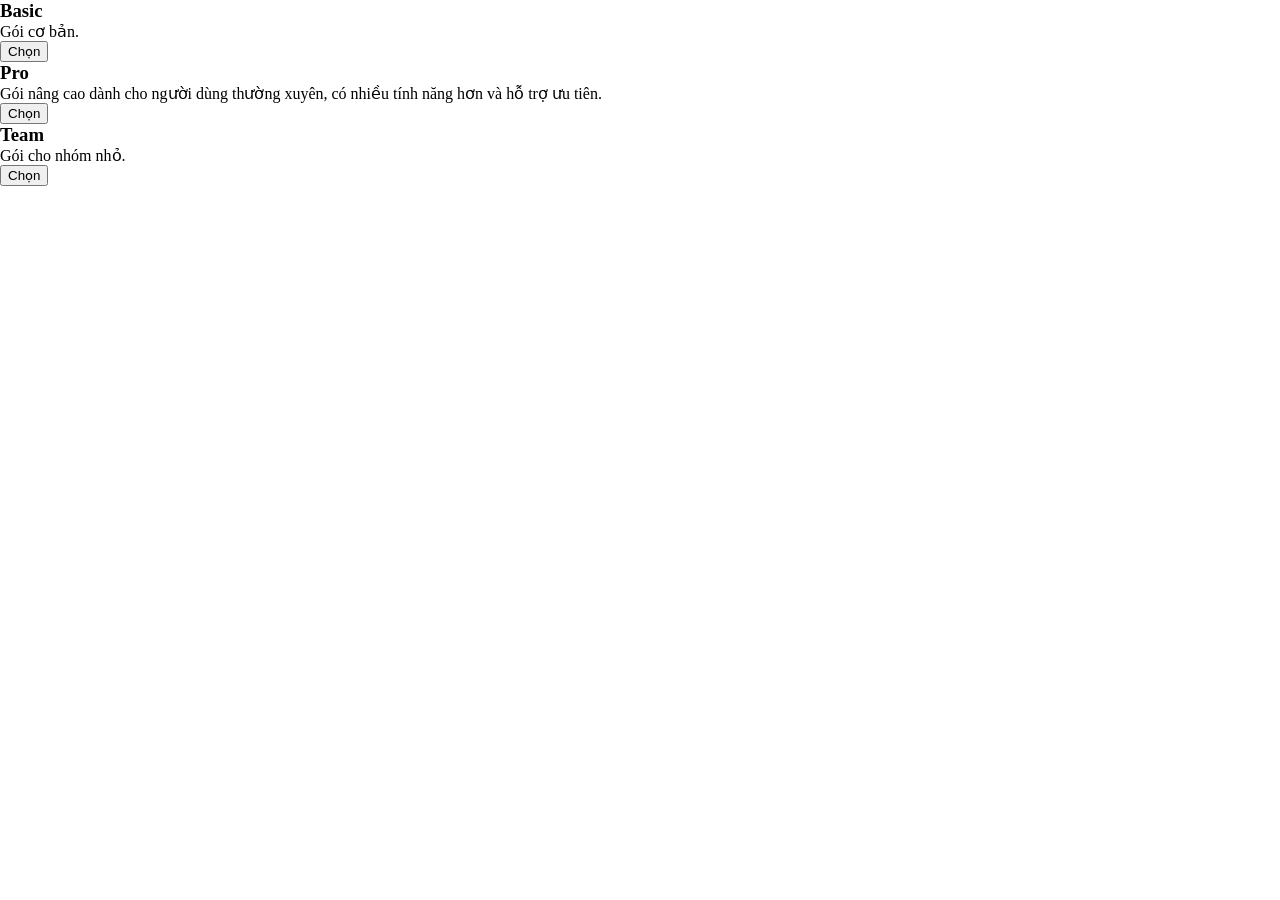
==== bai3/index.html @ b210eedc "push btap len" ====
<!DOCTYPE html>
<html lang="vi">
<head>
  <meta charset="UTF-8">
  <meta name="viewport" content="width=device-width, initial-scale=1.0">
  <title>Bài tập</title>
  <link rel="stylesheet" href="style.css">
</head>
<body>
<div class="cards">
  <div class="card">
    <h3>Basic</h3>
    <p>Gói cơ bản.</p>
    <button>Chọn</button>
  </div>
  <div class="card">
    <h3>Pro</h3>
    <p>Gói nâng cao dành cho người dùng thường xuyên, có nhiều tính năng hơn và hỗ trợ ưu tiên.</p>
    <button>Chọn</button>
  </div>
  <div class="card">
    <h3>Team</h3>
    <p>Gói cho nhóm nhỏ.</p>
    <button>Chọn</button>
  </div>
</div>
</body>
</html>
---- bai3/style.css ----
* {
    box-sizing: border-box;
    margin: 0
}
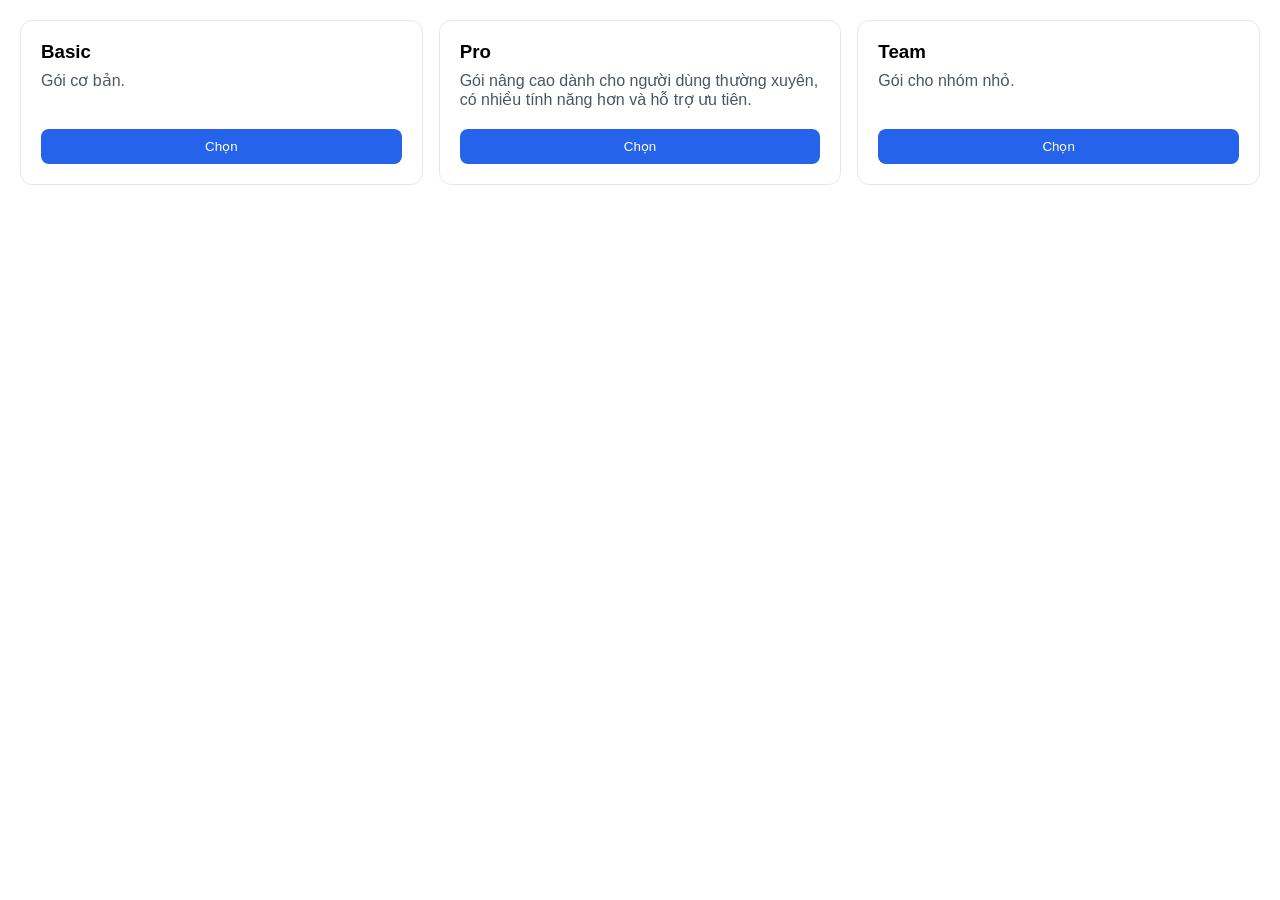
==== commit 411f92ef: "xong bai3" ====
--- a/bai3/index.html
+++ b/bai3/index.html
@@ -25,4 +25,4 @@
   </div>
 </div>
 </body>
-</html>+</html>
--- a/bai3/style.css
+++ b/bai3/style.css
@@ -1,4 +1,41 @@
 * {
-    box-sizing: border-box;
-    margin: 0
+  box-sizing: border-box;
+  margin: 0;
+  padding: 0;
+  font-family: Arial, sans-serif;
+}
+
+body {
+  padding: 20px;
+}
+.cards {
+  display: flex;
+  gap: 16px; 
+}
+.card {
+  flex: 1;
+  border: 1px solid #e5e7eb; 
+  border-radius: 12px;       
+  padding: 20px;
+
+  display: flex;
+  flex-direction: column;
+}
+h3 {
+  font-weight: bold;
+  color: #000000;
+  margin-bottom: 8px;
+}
+p {
+  color: #4b5563; 
+  margin-bottom: 20px;
+}
+button {
+  background-color: #2563eb; 
+  color: #ffffff;
+  border: none;
+  border-radius: 8px; 
+  padding: 10px;
+  width: 100%;
+  margin-top: auto;
 }
